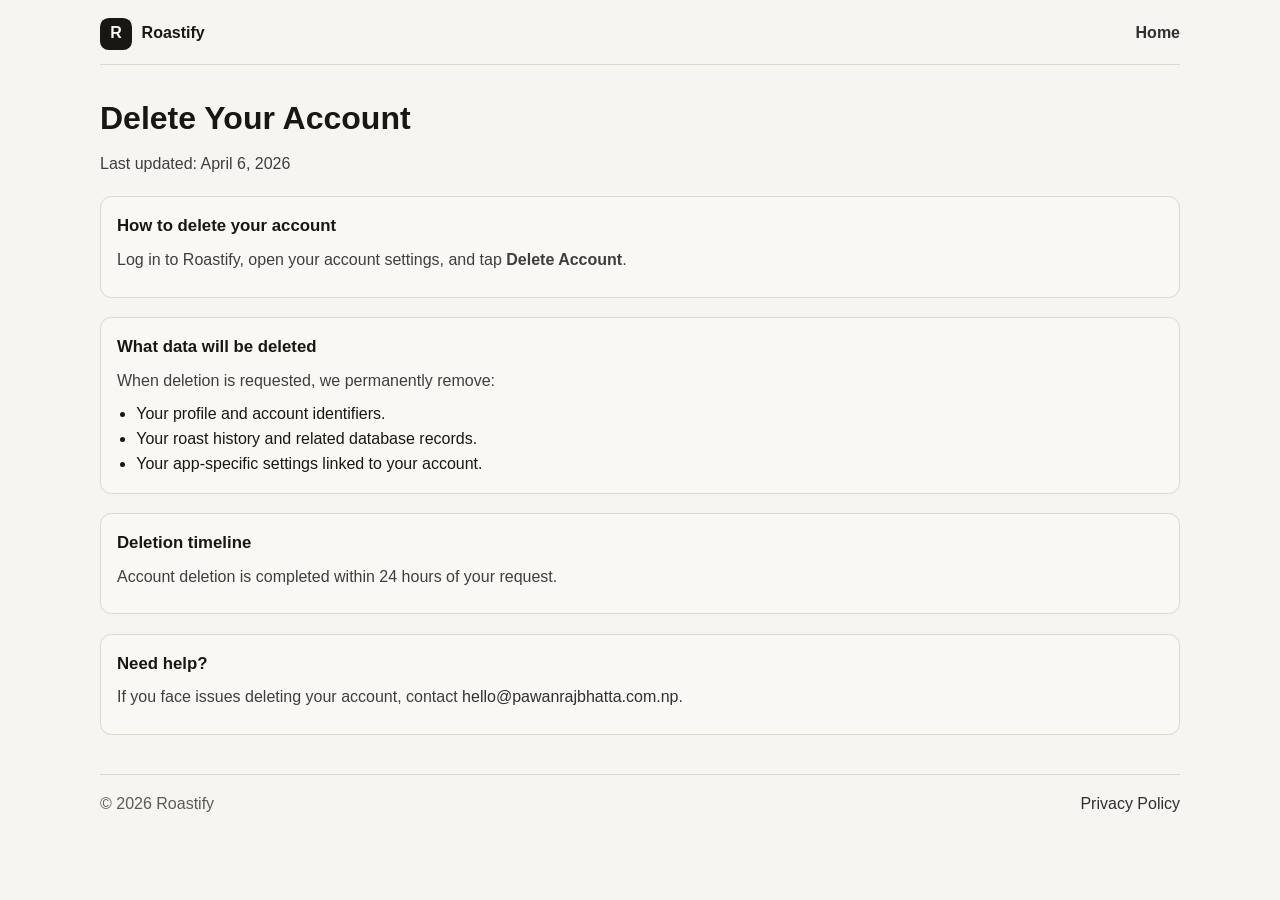
==== account-deletion.html @ 5a759710 "Add account deletion page and update navigation links across the site" ====
<!doctype html>
<html lang="en">
  <head>
    <meta charset="UTF-8" />
    <meta name="viewport" content="width=device-width, initial-scale=1.0" />
    <title>Roastify Account Deletion</title>
    <meta
      name="description"
      content="How to delete your Roastify account and what data is removed."
    />
    <link rel="stylesheet" href="styles.css" />
  </head>
  <body>
    <header class="site-header wrap">
      <a class="brand" href="index.html" aria-label="Roastify home">
        <span class="brand-mark">R</span>
        <span class="brand-text">Roastify</span>
      </a>
      <nav class="nav">
        <a href="index.html">Home</a>
      </nav>
    </header>

    <main class="wrap legal">
      <h1>Delete Your Account</h1>
      <p class="meta">Last updated: April 6, 2026</p>

      <section>
        <h2>How to delete your account</h2>
        <p>
          Log in to Roastify, open your account settings, and tap
          <strong>Delete Account</strong>.
        </p>
      </section>

      <section>
        <h2>What data will be deleted</h2>
        <p>When deletion is requested, we permanently remove:</p>
        <ul>
          <li>Your profile and account identifiers.</li>
          <li>Your roast history and related database records.</li>
          <li>Your app-specific settings linked to your account.</li>
        </ul>
      </section>

      <section>
        <h2>Deletion timeline</h2>
        <p>Account deletion is completed within 24 hours of your request.</p>
      </section>

      <section>
        <h2>Need help?</h2>
        <p>
          If you face issues deleting your account, contact
          <a href="mailto:hello@pawanrajbhatta.com.np">hello@pawanrajbhatta.com.np</a>.
        </p>
      </section>
    </main>

    <footer class="site-footer wrap">
      <span>© 2026 Roastify</span>
      <a href="privacy.html">Privacy Policy</a>
    </footer>
  </body>
</html>
---- styles.css ----
:root {
  --bg: #f6f5f2;
  --panel: #fcfbf8;
  --panel-strong: #f1eee8;
  --panel-border: #ddd7cd;
  --text: #191714;
  --muted: #5f5a54;
  --accent: #7a3f2c;
  --accent-strong: #613123;
}

* {
  box-sizing: border-box;
}

body {
  margin: 0;
  font-family: Manrope, "Segoe UI", sans-serif;
  background: var(--bg);
  color: var(--text);
  line-height: 1.55;
}

a {
  color: #2f2f2f;
  text-decoration: none;
}

a:hover {
  text-decoration: underline;
}

.wrap {
  width: min(1080px, 92%);
  margin: 0 auto;
}

.site-header {
  padding: 1.1rem 0 0.9rem;
  display: flex;
  justify-content: space-between;
  align-items: center;
  border-bottom: 1px solid var(--panel-border);
}

.brand {
  display: inline-flex;
  align-items: center;
  gap: 0.6rem;
  font-weight: 800;
  color: var(--text);
}

.brand-mark {
  width: 2rem;
  height: 2rem;
  border-radius: 0.55rem;
  display: grid;
  place-items: center;
  background: var(--text);
  color: var(--panel);
}

.nav a {
  font-weight: 600;
  border-bottom: 1px solid transparent;
  transition: border-color 180ms ease;
  margin-left: 1.2rem;
}

.nav a:hover {
  border-bottom-color: var(--text);
  text-decoration: none;
}

.hero {
  padding: clamp(2.2rem, 4vw, 4rem) 0 1.6rem;
  display: grid;
  grid-template-columns: 1.2fr 0.8fr;
  gap: clamp(1.2rem, 3vw, 2.4rem);
  align-items: start;
}

.hero-copy {
  max-width: 62ch;
}

.eyebrow {
  color: var(--accent);
  text-transform: uppercase;
  letter-spacing: 0.09em;
  font-size: 0.75rem;
  font-weight: 700;
  margin: 0;
}

.hero h1 {
  margin: 0.55rem 0 0;
  font-family: Newsreader, Georgia, serif;
  font-size: clamp(2.1rem, 4.4vw, 4rem);
  line-height: 1.03;
  letter-spacing: -0.02em;
}

.lede {
  margin: 1rem 0 0;
  color: var(--muted);
  max-width: 58ch;
  font-size: clamp(1rem, 1.2vw, 1.1rem);
}

.actions {
  margin-top: 1.5rem;
  display: flex;
  gap: 0.8rem;
  flex-wrap: wrap;
}

.btn {
  display: inline-block;
  padding: 0.72rem 1.02rem;
  border-radius: 0.6rem;
  border: 1px solid var(--panel-border);
  font-weight: 700;
  transition: transform 160ms ease, border-color 160ms ease, background-color 160ms ease;
}

.btn.primary {
  background: var(--accent);
  color: var(--panel);
  border-color: var(--accent);
}

.btn.primary:hover {
  background: var(--accent-strong);
  border-color: var(--accent-strong);
  transform: translateY(-1px);
  text-decoration: none;
}

.btn.ghost {
  background: transparent;
  color: var(--text);
}

.btn.ghost:hover {
  text-decoration: none;
  border-color: #bdb6aa;
  background: #f2efe9;
  transform: translateY(-1px);
}

.hero-panel {
  background: var(--panel-strong);
  border: 1px solid var(--panel-border);
  border-radius: 0.9rem;
  padding: 1rem 1rem 1rem 1.1rem;
}

.panel-label {
  margin: 0;
  font-size: 0.78rem;
  text-transform: uppercase;
  letter-spacing: 0.08em;
  color: var(--muted);
  font-weight: 700;
}

.panel-roast {
  margin: 0.72rem 0 0;
  font-family: Newsreader, Georgia, serif;
  font-size: clamp(1.2rem, 1.8vw, 1.5rem);
  line-height: 1.25;
}

.panel-points {
  margin: 0.9rem 0 0;
  padding-left: 1rem;
}

.panel-points li {
  margin-top: 0.35rem;
  color: var(--muted);
}

.details {
  display: grid;
  grid-template-columns: repeat(3, minmax(0, 1fr));
  gap: 1.2rem;
  padding: 0.9rem 0 2.1rem;
}

.detail {
  padding-top: 0.8rem;
  border-top: 1px solid var(--panel-border);
}

.detail h2 {
  margin: 0;
  font-size: 1.04rem;
}

.detail p {
  margin: 0.55rem 0 0;
  color: var(--muted);
}

.legal {
  padding: 0.5rem 0 2.4rem;
}

.legal h1 {
  margin-bottom: 0.5rem;
}

.meta {
  margin: 0;
  color: var(--muted);
}

.legal section {
  margin-top: 1.2rem;
  padding: 1rem;
  border-radius: 0.7rem;
  border: 1px solid var(--panel-border);
  background: #faf8f4;
}

.legal h2 {
  margin: 0 0 0.55rem;
  font-size: 1.05rem;
}

.legal p {
  margin: 0.5rem 0;
  color: #3e3e3e;
}

.legal ul {
  margin: 0.55rem 0 0;
  padding-left: 1.2rem;
}

.site-footer {
  border-top: 1px solid var(--panel-border);
  padding: 1.1rem 0 1.6rem;
  display: flex;
  justify-content: space-between;
  gap: 1rem;
  color: var(--muted);
}

@media (max-width: 780px) {
  .hero {
    grid-template-columns: 1fr;
  }

  .details {
    grid-template-columns: 1fr;
  }
}
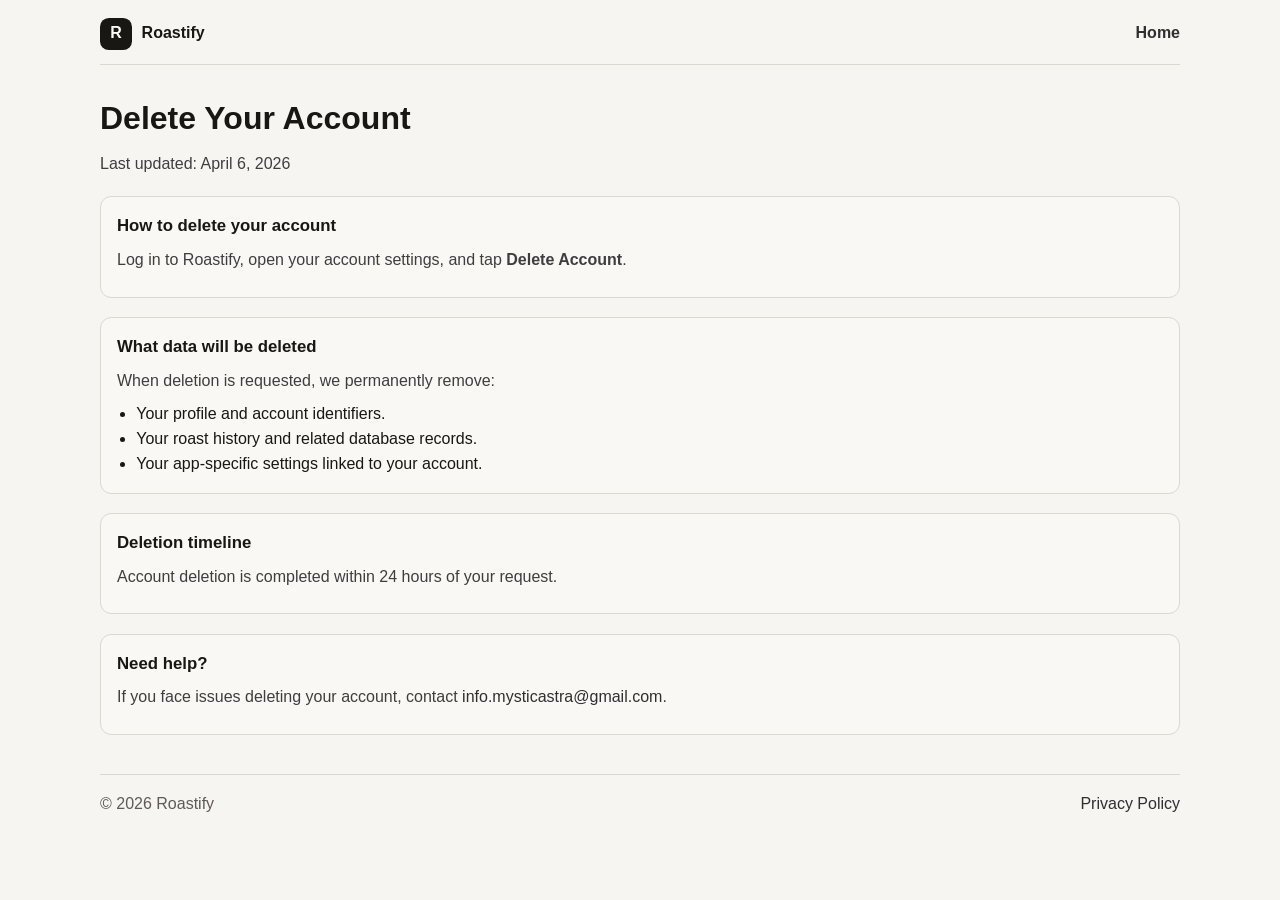
==== commit ba450714: "Update contact email in account deletion and privacy pages to new support address" ====
--- a/account-deletion.html
+++ b/account-deletion.html
@@ -52,7 +52,7 @@
         <h2>Need help?</h2>
         <p>
           If you face issues deleting your account, contact
-          <a href="mailto:hello@pawanrajbhatta.com.np">hello@pawanrajbhatta.com.np</a>.
+          <a href="mailto:info.mysticastra@gmail.com">info.mysticastra@gmail.com</a>.
         </p>
       </section>
     </main>
--- a/styles.css
+++ b/styles.css
@@ -1,261 +1,264 @@
 :root {
-  --bg: #f6f5f2;
-  --panel: #fcfbf8;
-  --panel-strong: #f1eee8;
-  --panel-border: #ddd7cd;
-  --text: #191714;
-  --muted: #5f5a54;
-  --accent: #7a3f2c;
-  --accent-strong: #613123;
+	--bg: #f6f5f2;
+	--panel: #fcfbf8;
+	--panel-strong: #f1eee8;
+	--panel-border: #ddd7cd;
+	--text: #191714;
+	--muted: #5f5a54;
+	--accent: #7a3f2c;
+	--accent-strong: #613123;
 }
 
 * {
-  box-sizing: border-box;
+	box-sizing: border-box;
 }
 
 body {
-  margin: 0;
-  font-family: Manrope, "Segoe UI", sans-serif;
-  background: var(--bg);
-  color: var(--text);
-  line-height: 1.55;
+	margin: 0;
+	font-family: Manrope, "Segoe UI", sans-serif;
+	background: var(--bg);
+	color: var(--text);
+	line-height: 1.55;
 }
 
 a {
-  color: #2f2f2f;
-  text-decoration: none;
+	color: #2f2f2f;
+	text-decoration: none;
 }
 
 a:hover {
-  text-decoration: underline;
+	text-decoration: underline;
 }
 
 .wrap {
-  width: min(1080px, 92%);
-  margin: 0 auto;
+	width: min(1080px, 92%);
+	margin: 0 auto;
 }
 
 .site-header {
-  padding: 1.1rem 0 0.9rem;
-  display: flex;
-  justify-content: space-between;
-  align-items: center;
-  border-bottom: 1px solid var(--panel-border);
+	padding: 1.1rem 0 0.9rem;
+	display: flex;
+	justify-content: space-between;
+	align-items: center;
+	border-bottom: 1px solid var(--panel-border);
 }
 
 .brand {
-  display: inline-flex;
-  align-items: center;
-  gap: 0.6rem;
-  font-weight: 800;
-  color: var(--text);
+	display: inline-flex;
+	align-items: center;
+	gap: 0.6rem;
+	font-weight: 800;
+	color: var(--text);
 }
 
 .brand-mark {
-  width: 2rem;
-  height: 2rem;
-  border-radius: 0.55rem;
-  display: grid;
-  place-items: center;
-  background: var(--text);
-  color: var(--panel);
+	width: 2rem;
+	height: 2rem;
+	border-radius: 0.55rem;
+	display: grid;
+	place-items: center;
+	background: var(--text);
+	color: var(--panel);
 }
 
 .nav a {
-  font-weight: 600;
-  border-bottom: 1px solid transparent;
-  transition: border-color 180ms ease;
-  margin-left: 1.2rem;
+	font-weight: 600;
+	border-bottom: 1px solid transparent;
+	transition: border-color 180ms ease;
+	margin-left: 1.2rem;
 }
 
 .nav a:hover {
-  border-bottom-color: var(--text);
-  text-decoration: none;
+	border-bottom-color: var(--text);
+	text-decoration: none;
 }
 
 .hero {
-  padding: clamp(2.2rem, 4vw, 4rem) 0 1.6rem;
-  display: grid;
-  grid-template-columns: 1.2fr 0.8fr;
-  gap: clamp(1.2rem, 3vw, 2.4rem);
-  align-items: start;
+	padding: clamp(2.2rem, 4vw, 4rem) 0 1.6rem;
+	display: grid;
+	grid-template-columns: 1.2fr 0.8fr;
+	gap: clamp(1.2rem, 3vw, 2.4rem);
+	align-items: start;
 }
 
 .hero-copy {
-  max-width: 62ch;
+	max-width: 62ch;
 }
 
 .eyebrow {
-  color: var(--accent);
-  text-transform: uppercase;
-  letter-spacing: 0.09em;
-  font-size: 0.75rem;
-  font-weight: 700;
-  margin: 0;
+	color: var(--accent);
+	text-transform: uppercase;
+	letter-spacing: 0.09em;
+	font-size: 0.75rem;
+	font-weight: 700;
+	margin: 0;
 }
 
 .hero h1 {
-  margin: 0.55rem 0 0;
-  font-family: Newsreader, Georgia, serif;
-  font-size: clamp(2.1rem, 4.4vw, 4rem);
-  line-height: 1.03;
-  letter-spacing: -0.02em;
+	margin: 0.55rem 0 0;
+	font-family: Newsreader, Georgia, serif;
+	font-size: clamp(2.1rem, 4.4vw, 4rem);
+	line-height: 1.03;
+	letter-spacing: -0.02em;
 }
 
 .lede {
-  margin: 1rem 0 0;
-  color: var(--muted);
-  max-width: 58ch;
-  font-size: clamp(1rem, 1.2vw, 1.1rem);
+	margin: 1rem 0 0;
+	color: var(--muted);
+	max-width: 58ch;
+	font-size: clamp(1rem, 1.2vw, 1.1rem);
 }
 
 .actions {
-  margin-top: 1.5rem;
-  display: flex;
-  gap: 0.8rem;
-  flex-wrap: wrap;
+	margin-top: 1.5rem;
+	display: flex;
+	gap: 0.8rem;
+	flex-wrap: wrap;
 }
 
 .btn {
-  display: inline-block;
-  padding: 0.72rem 1.02rem;
-  border-radius: 0.6rem;
-  border: 1px solid var(--panel-border);
-  font-weight: 700;
-  transition: transform 160ms ease, border-color 160ms ease, background-color 160ms ease;
+	display: inline-block;
+	padding: 0.72rem 1.02rem;
+	border-radius: 0.6rem;
+	border: 1px solid var(--panel-border);
+	font-weight: 700;
+	transition:
+		transform 160ms ease,
+		border-color 160ms ease,
+		background-color 160ms ease;
 }
 
 .btn.primary {
-  background: var(--accent);
-  color: var(--panel);
-  border-color: var(--accent);
+	background: var(--accent);
+	color: var(--panel);
+	border-color: var(--accent);
 }
 
 .btn.primary:hover {
-  background: var(--accent-strong);
-  border-color: var(--accent-strong);
-  transform: translateY(-1px);
-  text-decoration: none;
+	background: var(--accent-strong);
+	border-color: var(--accent-strong);
+	transform: translateY(-1px);
+	text-decoration: none;
 }
 
 .btn.ghost {
-  background: transparent;
-  color: var(--text);
+	background: transparent;
+	color: var(--text);
 }
 
 .btn.ghost:hover {
-  text-decoration: none;
-  border-color: #bdb6aa;
-  background: #f2efe9;
-  transform: translateY(-1px);
+	text-decoration: none;
+	border-color: #bdb6aa;
+	background: #f2efe9;
+	transform: translateY(-1px);
 }
 
 .hero-panel {
-  background: var(--panel-strong);
-  border: 1px solid var(--panel-border);
-  border-radius: 0.9rem;
-  padding: 1rem 1rem 1rem 1.1rem;
+	background: var(--panel-strong);
+	border: 1px solid var(--panel-border);
+	border-radius: 0.9rem;
+	padding: 1rem 1rem 1rem 1.1rem;
 }
 
 .panel-label {
-  margin: 0;
-  font-size: 0.78rem;
-  text-transform: uppercase;
-  letter-spacing: 0.08em;
-  color: var(--muted);
-  font-weight: 700;
+	margin: 0;
+	font-size: 0.78rem;
+	text-transform: uppercase;
+	letter-spacing: 0.08em;
+	color: var(--muted);
+	font-weight: 700;
 }
 
 .panel-roast {
-  margin: 0.72rem 0 0;
-  font-family: Newsreader, Georgia, serif;
-  font-size: clamp(1.2rem, 1.8vw, 1.5rem);
-  line-height: 1.25;
+	margin: 0.72rem 0 0;
+	font-family: Newsreader, Georgia, serif;
+	font-size: clamp(1.2rem, 1.8vw, 1.5rem);
+	line-height: 1.25;
 }
 
 .panel-points {
-  margin: 0.9rem 0 0;
-  padding-left: 1rem;
+	margin: 0.9rem 0 0;
+	padding-left: 1rem;
 }
 
 .panel-points li {
-  margin-top: 0.35rem;
-  color: var(--muted);
+	margin-top: 0.35rem;
+	color: var(--muted);
 }
 
 .details {
-  display: grid;
-  grid-template-columns: repeat(3, minmax(0, 1fr));
-  gap: 1.2rem;
-  padding: 0.9rem 0 2.1rem;
+	display: grid;
+	grid-template-columns: repeat(3, minmax(0, 1fr));
+	gap: 1.2rem;
+	padding: 0.9rem 0 2.1rem;
 }
 
 .detail {
-  padding-top: 0.8rem;
-  border-top: 1px solid var(--panel-border);
+	padding-top: 0.8rem;
+	border-top: 1px solid var(--panel-border);
 }
 
 .detail h2 {
-  margin: 0;
-  font-size: 1.04rem;
+	margin: 0;
+	font-size: 1.04rem;
 }
 
 .detail p {
-  margin: 0.55rem 0 0;
-  color: var(--muted);
+	margin: 0.55rem 0 0;
+	color: var(--muted);
 }
 
 .legal {
-  padding: 0.5rem 0 2.4rem;
+	padding: 0.5rem 0 2.4rem;
 }
 
 .legal h1 {
-  margin-bottom: 0.5rem;
+	margin-bottom: 0.5rem;
 }
 
 .meta {
-  margin: 0;
-  color: var(--muted);
+	margin: 0;
+	color: var(--muted);
 }
 
 .legal section {
-  margin-top: 1.2rem;
-  padding: 1rem;
-  border-radius: 0.7rem;
-  border: 1px solid var(--panel-border);
-  background: #faf8f4;
+	margin-top: 1.2rem;
+	padding: 1rem;
+	border-radius: 0.7rem;
+	border: 1px solid var(--panel-border);
+	background: #faf8f4;
 }
 
 .legal h2 {
-  margin: 0 0 0.55rem;
-  font-size: 1.05rem;
+	margin: 0 0 0.55rem;
+	font-size: 1.05rem;
 }
 
 .legal p {
-  margin: 0.5rem 0;
-  color: #3e3e3e;
+	margin: 0.5rem 0;
+	color: #3e3e3e;
 }
 
 .legal ul {
-  margin: 0.55rem 0 0;
-  padding-left: 1.2rem;
+	margin: 0.55rem 0 0;
+	padding-left: 1.2rem;
 }
 
 .site-footer {
-  border-top: 1px solid var(--panel-border);
-  padding: 1.1rem 0 1.6rem;
-  display: flex;
-  justify-content: space-between;
-  gap: 1rem;
-  color: var(--muted);
+	border-top: 1px solid var(--panel-border);
+	padding: 1.1rem 0 1.6rem;
+	display: flex;
+	justify-content: space-between;
+	gap: 1rem;
+	color: var(--muted);
 }
 
 @media (max-width: 780px) {
-  .hero {
-    grid-template-columns: 1fr;
-  }
-
-  .details {
-    grid-template-columns: 1fr;
-  }
-}+	.hero {
+		grid-template-columns: 1fr;
+	}
+
+	.details {
+		grid-template-columns: 1fr;
+	}
+}
